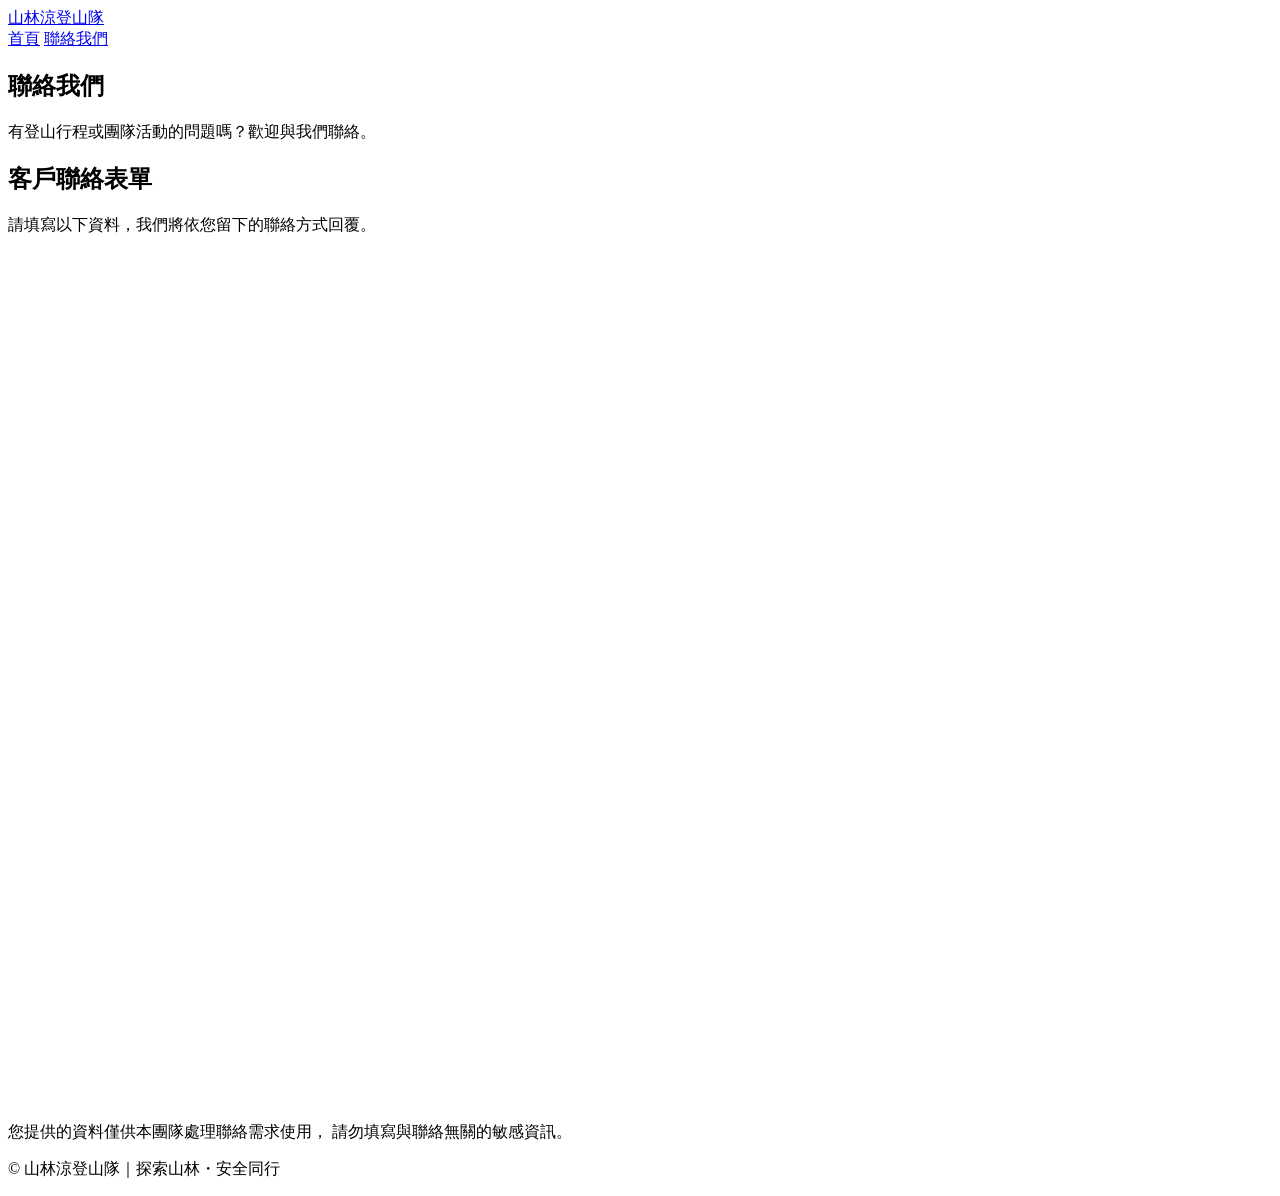
==== contact.html @ 5af86557 "contact.html" ====
<!DOCTYPE html>
<html lang="zh-Hant">
<head>
  <meta charset="UTF-8">
  <meta name="viewport" content="width=device-width, initial-scale=1.0">
  <title>聯絡我們｜山林涼登山隊</title>
  <link rel="stylesheet" href="style.css">
</head>
<body>
  <header class="site-header">
    <a class="logo" href="index.html">山林涼登山隊</a>
    <nav>
      <a href="index.html">首頁</a>
      <a href="contact.html">聯絡我們</a>
    </nav>
  </header>

  <main>
    <section class="page-banner">
      <h1>聯絡我們</h1>
      <p>有登山行程或團隊活動的問題嗎？歡迎與我們聯絡。</p>
    </section>

    <section class="contact-section">
      <h2>客戶聯絡表單</h2>
      <p>請填寫以下資料，我們將依您留下的聯絡方式回覆。</p>

      <div class="form-container">
        <iframe
          src="https://docs.google.com/forms/d/e/1FAIpQLScMEhqX8THRGsyiQVbB54zX8Yx5nTu2H1JBDN_EBILuNqEFtg/viewform?usp=header"
          title="山林涼登山隊客戶聯絡表單"
          width="100%"
          height="850"
          frameborder="0"
          marginheight="0"
          marginwidth="0">
          載入表單中……
        </iframe>
      </div>

      <p class="privacy-note">
        您提供的資料僅供本團隊處理聯絡需求使用，
        請勿填寫與聯絡無關的敏感資訊。
      </p>
    </section>
  </main>

  <footer>
    <p>© 山林涼登山隊｜探索山林・安全同行</p>
  </footer>
</body>
</html>
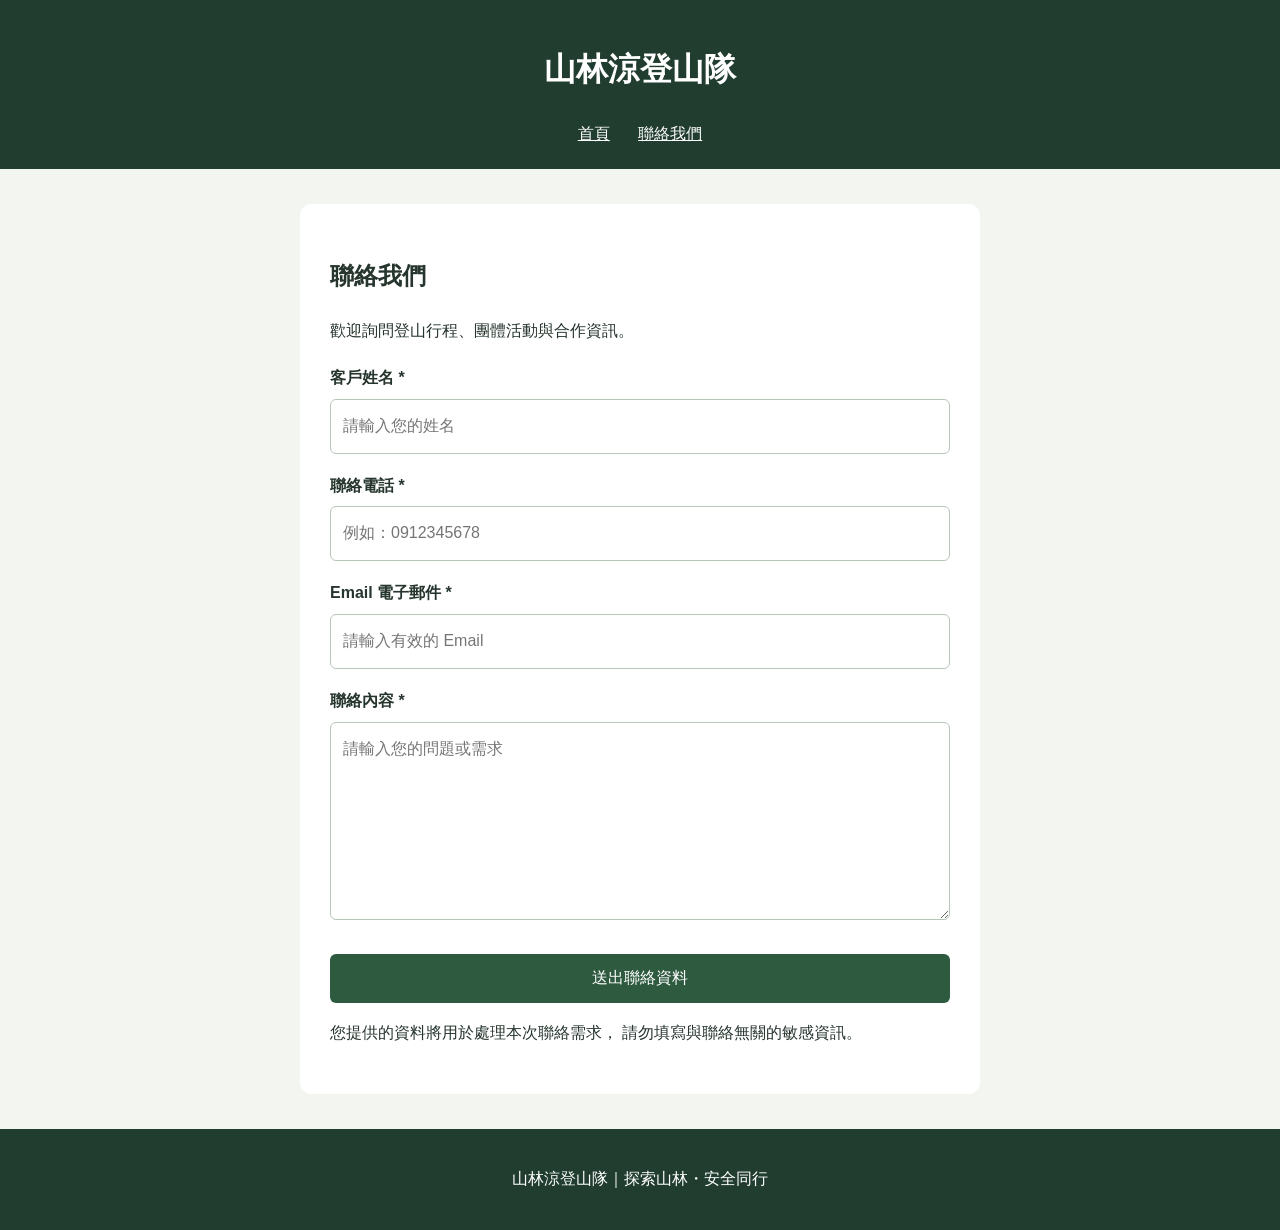
==== commit 0fd5d2fc: "contact.html" ====
--- a/contact.html
+++ b/contact.html
@@ -5,49 +5,116 @@
   <meta charset="UTF-8">
   <meta name="viewport" content="width=device-width, initial-scale=1.0">
   <title>聯絡我們｜山林涼登山隊</title>
-  <link rel="stylesheet" href="style.css">
+  <style>
+    * { box-sizing: border-box; }
+    body {
+      margin: 0;
+      font-family: Arial, "Noto Sans TC", sans-serif;
+      color: #26352d;
+      background: #f3f6f0;
+      line-height: 1.8;
+    }
+    header, footer {
+      padding: 20px;
+      text-align: center;
+      color: white;
+      background: #203d30;
+    }
+    nav a {
+      color: white;
+      margin: 0 12px;
+    }
+    main {
+      max-width: 680px;
+      margin: 35px auto;
+      padding: 30px;
+      background: white;
+      border-radius: 12px;
+    }
+    label {
+      display: block;
+      margin-top: 18px;
+      font-weight: bold;
+    }
+    input, textarea {
+      width: 100%;
+      padding: 12px;
+      margin-top: 6px;
+      border: 1px solid #b8c6b9;
+      border-radius: 6px;
+      font: inherit;
+    }
+    button {
+      width: 100%;
+      margin-top: 24px;
+      padding: 14px;
+      color: white;
+      background: #2e5a40;
+      border: 0;
+      border-radius: 6px;
+      font-size: 16px;
+      cursor: pointer;
+    }
+    button:hover { background: #203d30; }
+    @media (max-width: 700px) {
+      main { margin: 16px; padding: 20px; }
+    }
+  </style>
 </head>
 <body>
-  <header class="site-header">
-    <a class="logo" href="index.html">山林涼登山隊</a>
-    <nav>
-      <a href="index.html">首頁</a>
-      <a href="contact.html">聯絡我們</a>
-    </nav>
-  </header>
 
-  <main>
-    <section class="page-banner">
-      <h1>聯絡我們</h1>
-      <p>有登山行程或團隊活動的問題嗎？歡迎與我們聯絡。</p>
-    </section>
+<header>
+  <h1>山林涼登山隊</h1>
+  <nav>
+    <a href="index.html">首頁</a>
+    <a href="contact.html">聯絡我們</a>
+  </nav>
+</header>
 
-    <section class="contact-section">
-      <h2>客戶聯絡表單</h2>
-      <p>請填寫以下資料，我們將依您留下的聯絡方式回覆。</p>
+<main>
+  <h2>聯絡我們</h2>
+  <p>歡迎詢問登山行程、團體活動與合作資訊。</p>
 
-      <div class="form-container">
-        <iframe
-          src="https://docs.google.com/forms/d/e/1FAIpQLScMEhqX8THRGsyiQVbB54zX8Yx5nTu2H1JBDN_EBILuNqEFtg/viewform?usp=header"
-          title="山林涼登山隊客戶聯絡表單"
-          width="100%"
-          height="850"
-          frameborder="0"
-          marginheight="0"
-          marginwidth="0">
-          載入表單中……
-        </iframe>
-      </div>
+  <form
+    action="https://formsubmit.co/alex50115017@gmail.com"
+    method="POST">
 
-      <p class="privacy-note">
-        您提供的資料僅供本團隊處理聯絡需求使用，
-        請勿填寫與聯絡無關的敏感資訊。
-      </p>
-    </section>
-  </main>
+    <input type="hidden" name="_subject"
+      value="山林涼登山隊：收到新的客戶聯絡資料">
 
-  <footer>
-    <p>© 山林涼登山隊｜探索山林・安全同行</p>
-  </footer>
+    <input type="hidden" name="_template" value="table">
+
+    <input type="hidden" name="_captcha" value="true">
+
+    <label for="name">客戶姓名 *</label>
+    <input type="text" id="name" name="姓名"
+      placeholder="請輸入您的姓名" required>
+
+    <label for="phone">聯絡電話 *</label>
+    <input type="tel" id="phone" name="電話"
+      placeholder="例如：0912345678" required>
+
+    <label for="email">Email 電子郵件 *</label>
+    <input type="email" id="email" name="email"
+      placeholder="請輸入有效的 Email" required>
+
+    <label for="message">聯絡內容 *</label>
+    <textarea id="message" name="聯絡內容"
+      rows="6" placeholder="請輸入您的問題或需求"
+      required></textarea>
+
+    <button type="submit">送出聯絡資料</button>
+  </form>
+
+  <p>
+    您提供的資料將用於處理本次聯絡需求，
+    請勿填寫與聯絡無關的敏感資訊。
+  </p>
+</main>
+
+<footer>
+  <p>山林涼登山隊｜探索山林・安全同行</p>
+</footer>
+
 </body>
 </html>
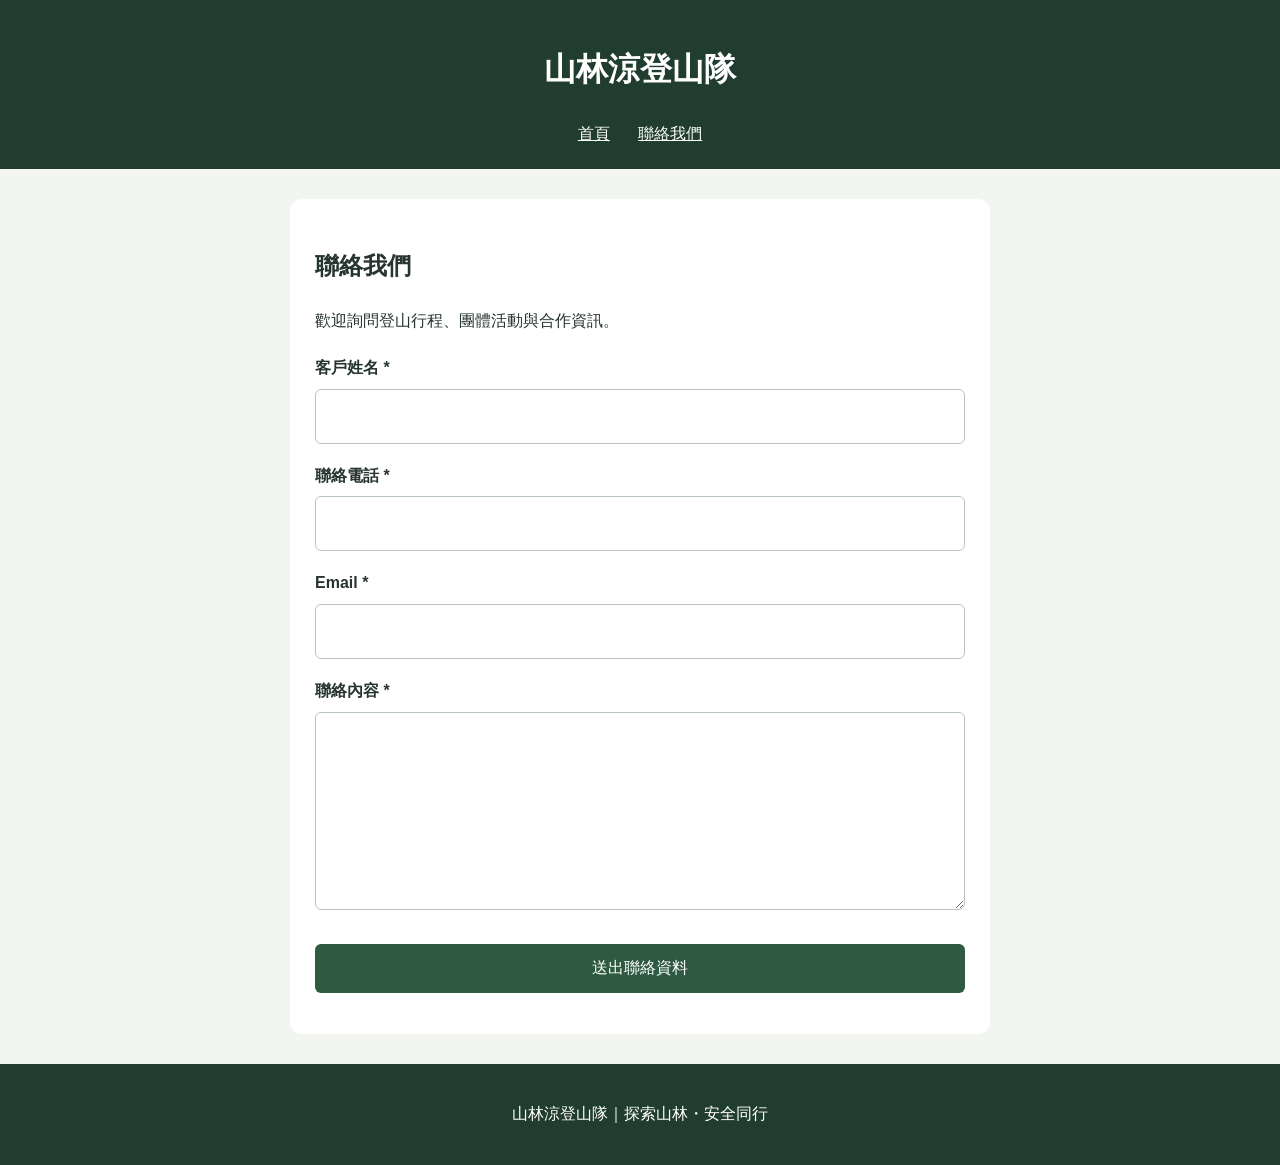
==== commit aa4ef110: "contact.html" ====
--- a/contact.html
+++ b/contact.html
@@ -3,31 +3,30 @@
 <html lang="zh-Hant">
 <head>
   <meta charset="UTF-8">
-  <meta name="viewport" content="width=device-width, initial-scale=1.0">
+  <meta name="viewport" content="width=device-width, initial-scale=1">
   <title>聯絡我們｜山林涼登山隊</title>
   <style>
-    * { box-sizing: border-box; }
     body {
       margin: 0;
-      font-family: Arial, "Noto Sans TC", sans-serif;
+      font-family: Arial, sans-serif;
       color: #26352d;
       background: #f3f6f0;
       line-height: 1.8;
     }
     header, footer {
+      background: #203d30;
+      color: white;
       padding: 20px;
       text-align: center;
-      color: white;
-      background: #203d30;
     }
     nav a {
       color: white;
       margin: 0 12px;
     }
     main {
-      max-width: 680px;
-      margin: 35px auto;
-      padding: 30px;
+      max-width: 650px;
+      margin: 30px auto;
+      padding: 25px;
       background: white;
       border-radius: 12px;
     }
@@ -37,6 +36,7 @@
       font-weight: bold;
     }
     input, textarea {
+      box-sizing: border-box;
       width: 100%;
       padding: 12px;
       margin-top: 6px;
@@ -50,71 +50,61 @@
       padding: 14px;
       color: white;
       background: #2e5a40;
-      border: 0;
+      border: none;
       border-radius: 6px;
       font-size: 16px;
       cursor: pointer;
     }
-    button:hover { background: #203d30; }
     @media (max-width: 700px) {
       main { margin: 16px; padding: 20px; }
     }
   </style>
 </head>
 <body>
+  <header>
+    <h1>山林涼登山隊</h1>
+    <nav>
+      <a href="index.html">首頁</a>
+      <a href="contact.html">聯絡我們</a>
+    </nav>
+  </header>
 
-<header>
-  <h1>山林涼登山隊</h1>
-  <nav>
-    <a href="index.html">首頁</a>
-    <a href="contact.html">聯絡我們</a>
-  </nav>
-</header>
+  <main>
+    <h2>聯絡我們</h2>
+    <p>歡迎詢問登山行程、團體活動與合作資訊。</p>
 
-<main>
-  <h2>聯絡我們</h2>
-  <p>歡迎詢問登山行程、團體活動與合作資訊。</p>
+    <form id="contactForm">
+      <label for="name">客戶姓名 *</label>
+      <input id="name" name="name" autocomplete="name" required>
 
-  <form
-    action="https://formsubmit.co/alex50115017@gmail.com"
-    method="POST">
+      <label for="phone">聯絡電話 *</label>
+      <input id="phone" name="phone" type="tel"
+        autocomplete="tel" required>
 
-    <input type="hidden" name="_subject"
-      value="山林涼登山隊：收到新的客戶聯絡資料">
+      <label for="email">Email *</label>
+      <input id="email" name="email" type="email"
+        autocomplete="email" required>
 
-    <input type="hidden" name="_template" value="table">
+      <label for="message">聯絡內容 *</label>
+      <textarea id="message" name="message"
+        rows="6" required></textarea>
 
-    <input type="hidden" name="_captcha" value="true">
+      <button type="submit">送出聯絡資料</button>
+      <p id="result" role="status"></p>
+    </form>
+  </main>
 
-    <label for="name">客戶姓名 *</label>
-    <input type="text" id="name" name="姓名"
-      placeholder="請輸入您的姓名" required>
+  <footer>
+    <p>山林涼登山隊｜探索山林・安全同行</p>
+  </footer>
 
-    <label for="phone">聯絡電話 *</label>
-    <input type="tel" id="phone" name="電話"
-      placeholder="例如：0912345678" required>
-
-    <label for="email">Email 電子郵件 *</label>
-    <input type="email" id="email" name="email"
-      placeholder="請輸入有效的 Email" required>
-
-    <label for="message">聯絡內容 *</label>
-    <textarea id="message" name="聯絡內容"
-      rows="6" placeholder="請輸入您的問題或需求"
-      required></textarea>
-
-    <button type="submit">送出聯絡資料</button>
-  </form>
-
-  <p>
-    您提供的資料將用於處理本次聯絡需求，
-    請勿填寫與聯絡無關的敏感資訊。
-  </p>
-</main>
-
-<footer>
-  <p>山林涼登山隊｜探索山林・安全同行</p>
-</footer>
-
+  <script>
+    document.getElementById("contactForm")
+      .addEventListener("submit", function(event) {
+        event.preventDefault();
+        document.getElementById("result").textContent =
+          "目前表單僅供展示，資料尚未寄出。";
+      });
+  </script>
 </body>
 </html>
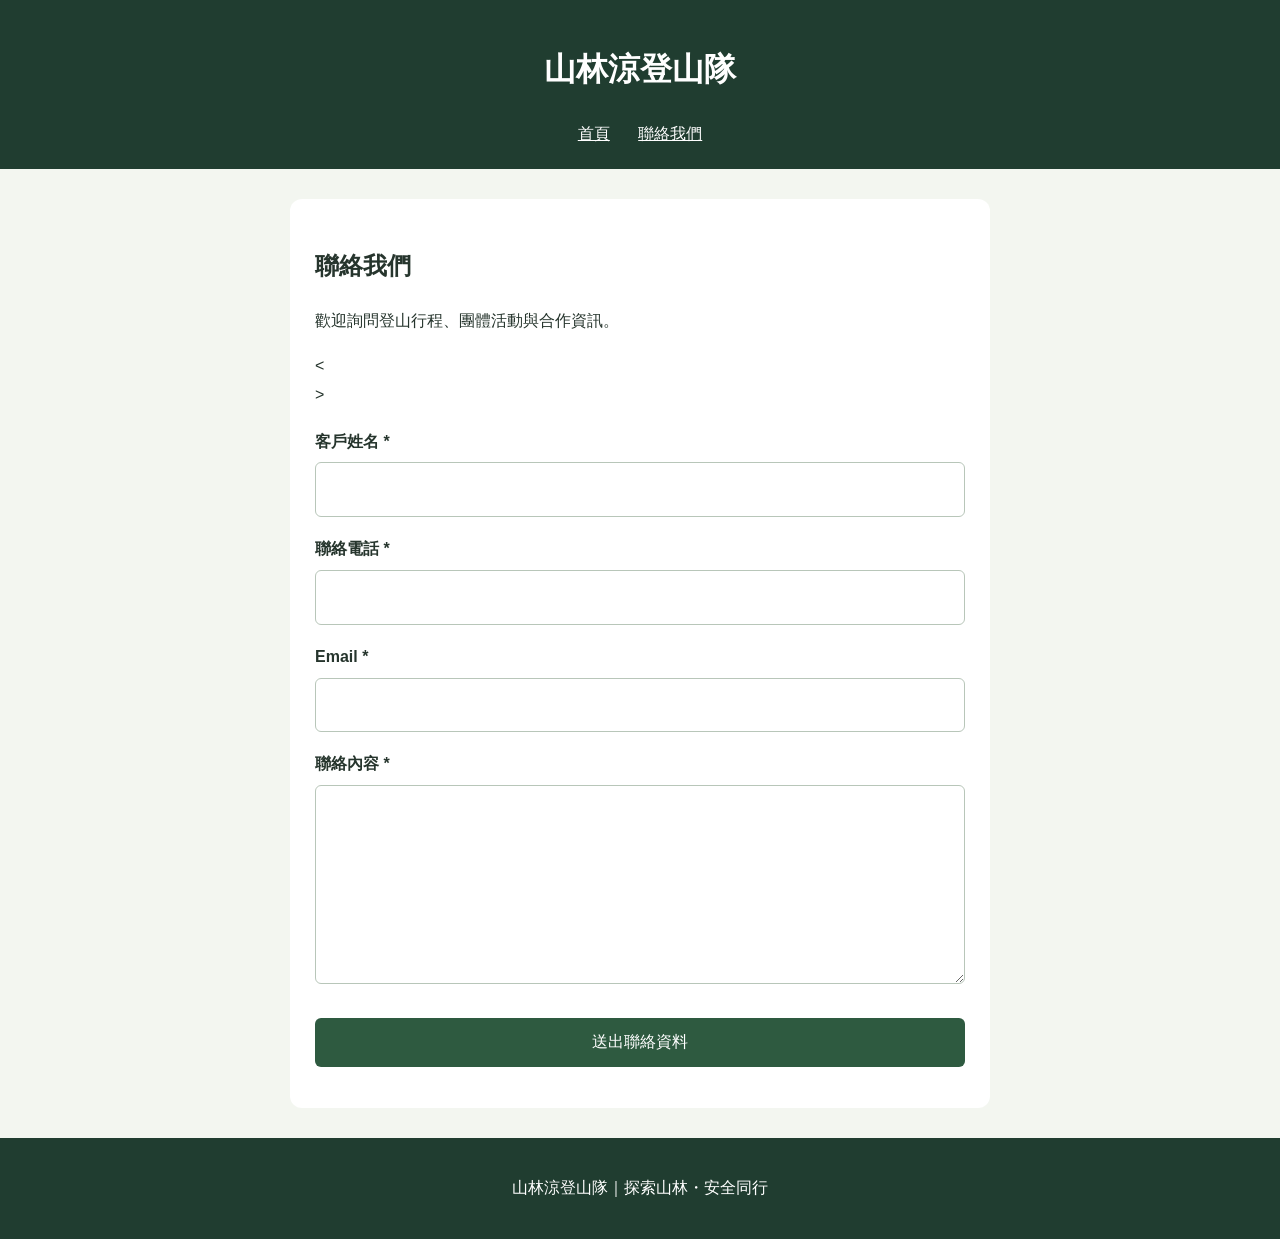
==== commit bca3acc3: "contact.html" ====
--- a/contact.html
+++ b/contact.html
@@ -73,7 +73,7 @@
     <h2>聯絡我們</h2>
     <p>歡迎詢問登山行程、團體活動與合作資訊。</p>
 
-    <form id="contactForm">
+    <<form action="https://formsubmit.co/alex50115017@gmail.com" method="POST">>
       <label for="name">客戶姓名 *</label>
       <input id="name" name="name" autocomplete="name" required>
 
@@ -97,14 +97,5 @@
   <footer>
     <p>山林涼登山隊｜探索山林・安全同行</p>
   </footer>
-
-  <script>
-    document.getElementById("contactForm")
-      .addEventListener("submit", function(event) {
-        event.preventDefault();
-        document.getElementById("result").textContent =
-          "目前表單僅供展示，資料尚未寄出。";
-      });
-  </script>
 </body>
 </html>
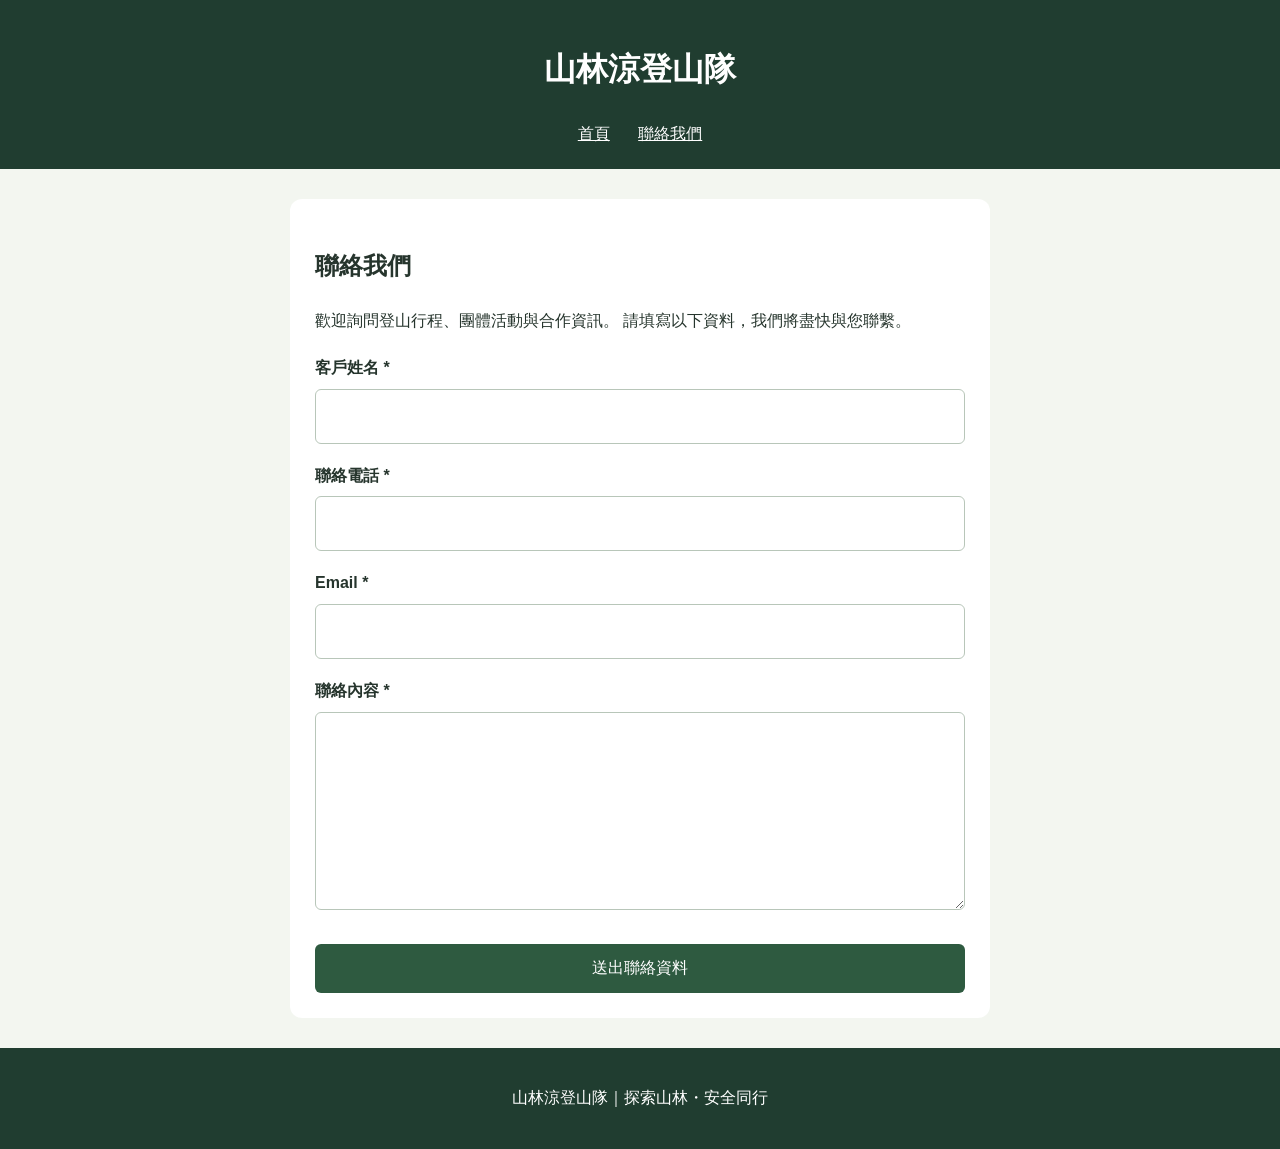
==== commit 09e96881: "contact.html" ====
--- a/contact.html
+++ b/contact.html
@@ -5,6 +5,7 @@
   <meta charset="UTF-8">
   <meta name="viewport" content="width=device-width, initial-scale=1">
   <title>聯絡我們｜山林涼登山隊</title>
+
   <style>
     body {
       margin: 0;
@@ -13,16 +14,19 @@
       background: #f3f6f0;
       line-height: 1.8;
     }
+
     header, footer {
       background: #203d30;
       color: white;
       padding: 20px;
       text-align: center;
     }
+
     nav a {
       color: white;
       margin: 0 12px;
     }
+
     main {
       max-width: 650px;
       margin: 30px auto;
@@ -30,11 +34,13 @@
       background: white;
       border-radius: 12px;
     }
+
     label {
       display: block;
       margin-top: 18px;
       font-weight: bold;
     }
+
     input, textarea {
       box-sizing: border-box;
       width: 100%;
@@ -44,6 +50,7 @@
       border-radius: 6px;
       font: inherit;
     }
+
     button {
       width: 100%;
       margin-top: 24px;
@@ -55,12 +62,22 @@
       font-size: 16px;
       cursor: pointer;
     }
+
+    button:hover {
+      background: #203d30;
+    }
+
     @media (max-width: 700px) {
-      main { margin: 16px; padding: 20px; }
+      main {
+        margin: 16px;
+        padding: 20px;
+      }
     }
   </style>
 </head>
+
 <body>
+
   <header>
     <h1>山林涼登山隊</h1>
     <nav>
@@ -71,31 +88,68 @@
 
   <main>
     <h2>聯絡我們</h2>
-    <p>歡迎詢問登山行程、團體活動與合作資訊。</p>
 
-    <<form action="https://formsubmit.co/alex50115017@gmail.com" method="POST">>
+    <p>
+      歡迎詢問登山行程、團體活動與合作資訊。
+      請填寫以下資料，我們將盡快與您聯繫。
+    </p>
+
+    <form
+      action="https://formsubmit.co/alex50115017@gmail.com"
+      method="POST"
+    >
+
+      <input type="hidden" name="_subject"
+        value="山林涼登山隊：新的客戶聯絡資料">
+
+      <input type="hidden" name="_template"
+        value="table">
+
       <label for="name">客戶姓名 *</label>
-      <input id="name" name="name" autocomplete="name" required>
+      <input
+        id="name"
+        type="text"
+        name="姓名"
+        autocomplete="name"
+        required
+      >
 
       <label for="phone">聯絡電話 *</label>
-      <input id="phone" name="phone" type="tel"
-        autocomplete="tel" required>
+      <input
+        id="phone"
+        type="tel"
+        name="電話"
+        autocomplete="tel"
+        required
+      >
 
       <label for="email">Email *</label>
-      <input id="email" name="email" type="email"
-        autocomplete="email" required>
+      <input
+        id="email"
+        type="email"
+        name="客戶Email"
+        autocomplete="email"
+        required
+      >
 
       <label for="message">聯絡內容 *</label>
-      <textarea id="message" name="message"
-        rows="6" required></textarea>
+      <textarea
+        id="message"
+        name="聯絡內容"
+        rows="6"
+        required
+      ></textarea>
 
-      <button type="submit">送出聯絡資料</button>
-      <p id="result" role="status"></p>
+      <button type="submit">
+        送出聯絡資料
+      </button>
+
     </form>
   </main>
 
   <footer>
     <p>山林涼登山隊｜探索山林・安全同行</p>
   </footer>
+
 </body>
 </html>
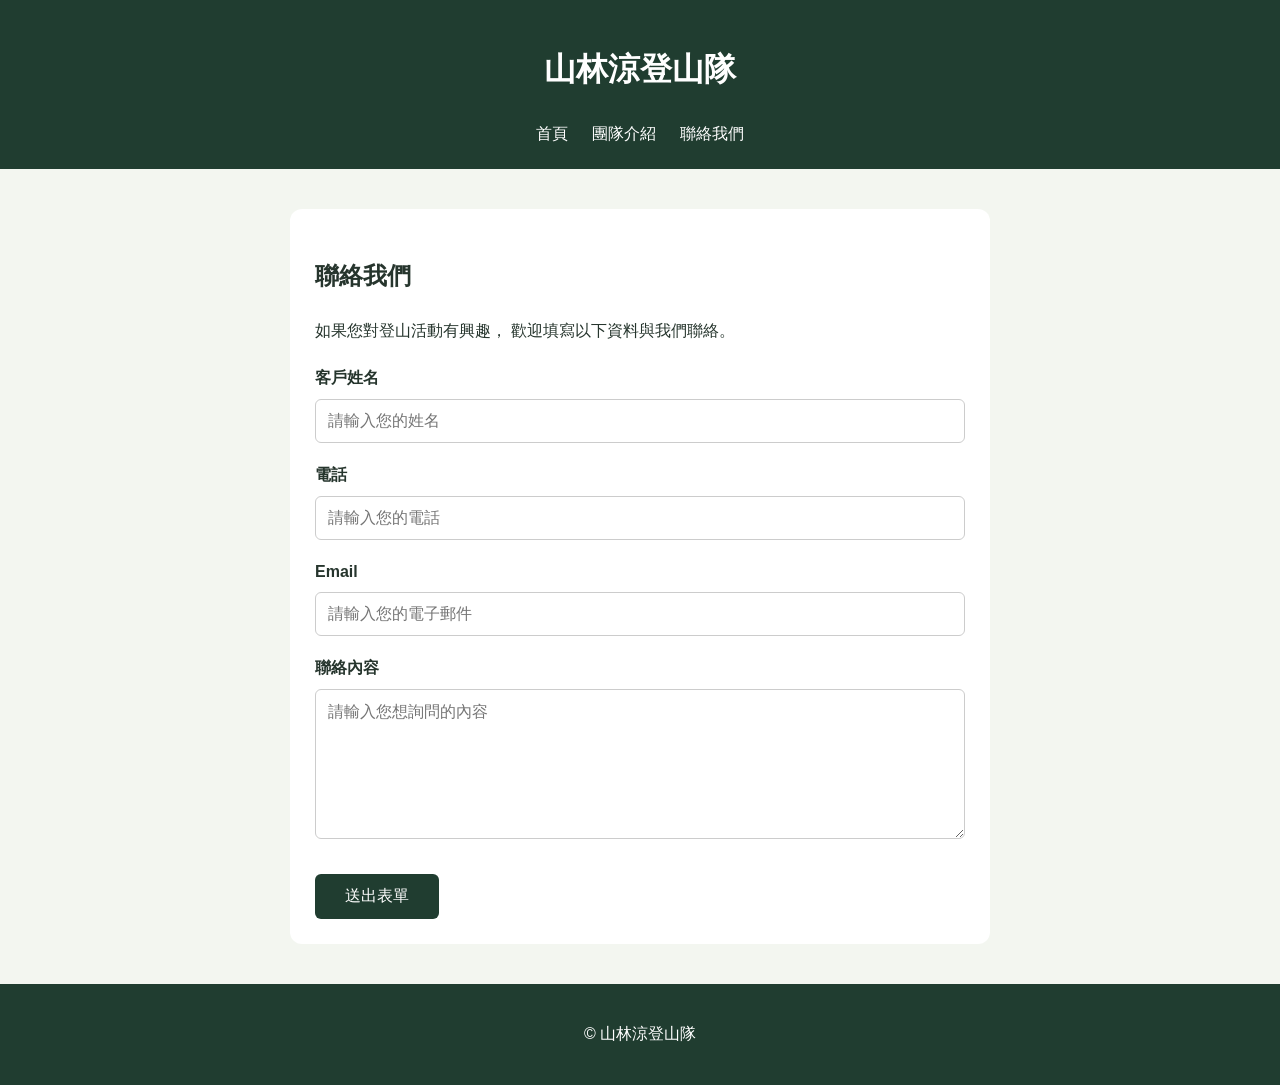
==== commit be54aea1: "Update contact.html" ====
--- a/contact.html
+++ b/contact.html
@@ -10,26 +10,27 @@
     body {
       margin: 0;
       font-family: Arial, sans-serif;
+      background: #f3f6f0;
       color: #26352d;
-      background: #f3f6f0;
       line-height: 1.8;
     }
 
     header, footer {
       background: #203d30;
       color: white;
+      text-align: center;
       padding: 20px;
-      text-align: center;
     }
 
     nav a {
       color: white;
-      margin: 0 12px;
+      margin: 10px;
+      text-decoration: none;
     }
 
     main {
       max-width: 650px;
-      margin: 30px auto;
+      margin: 40px auto;
       padding: 25px;
       background: white;
       border-radius: 12px;
@@ -42,21 +43,25 @@
     }
 
     input, textarea {
-      box-sizing: border-box;
       width: 100%;
       padding: 12px;
       margin-top: 6px;
-      border: 1px solid #b8c6b9;
+      box-sizing: border-box;
+      border: 1px solid #ccc;
       border-radius: 6px;
-      font: inherit;
+      font-size: 16px;
+    }
+
+    textarea {
+      height: 150px;
+      resize: vertical;
     }
 
     button {
-      width: 100%;
-      margin-top: 24px;
-      padding: 14px;
+      margin-top: 25px;
+      padding: 12px 30px;
+      background: #203d30;
       color: white;
-      background: #2e5a40;
       border: none;
       border-radius: 6px;
       font-size: 16px;
@@ -64,92 +69,97 @@
     }
 
     button:hover {
-      background: #203d30;
-    }
-
-    @media (max-width: 700px) {
-      main {
-        margin: 16px;
-        padding: 20px;
-      }
+      background: #365b46;
     }
   </style>
 </head>
 
 <body>
 
-  <header>
-    <h1>山林涼登山隊</h1>
-    <nav>
-      <a href="index.html">首頁</a>
-      <a href="contact.html">聯絡我們</a>
-    </nav>
-  </header>
+<header>
+  <h1>山林涼登山隊</h1>
 
-  <main>
-    <h2>聯絡我們</h2>
+  <nav>
+    <a href="index.html">首頁</a>
+    <a href="about.html">團隊介紹</a>
+    <a href="contact.html">聯絡我們</a>
+  </nav>
+</header>
 
-    <p>
-      歡迎詢問登山行程、團體活動與合作資訊。
-      請填寫以下資料，我們將盡快與您聯繫。
-    </p>
+<main>
+  <h2>聯絡我們</h2>
 
-    <form
-      action="https://formsubmit.co/alex50115017@gmail.com"
-      method="POST"
+  <p>
+    如果您對登山活動有興趣，
+    歡迎填寫以下資料與我們聯絡。
+  </p>
+
+  <form
+    action="https://formsubmit.co/alex50115017@gmail.com"
+    method="POST"
+  >
+
+    <input
+      type="hidden"
+      name="_subject"
+      value="山林涼登山隊｜網站聯絡表單"
     >
 
-      <input type="hidden" name="_subject"
-        value="山林涼登山隊：新的客戶聯絡資料">
+    <input
+      type="hidden"
+      name="_url"
+      value="https://alex50115017.github.io/myWeb/contact.html"
+    >
 
-      <input type="hidden" name="_template"
-        value="table">
+    <input
+      type="hidden"
+      name="_template"
+      value="table"
+    >
 
-      <label for="name">客戶姓名 *</label>
-      <input
-        id="name"
-        type="text"
-        name="姓名"
-        autocomplete="name"
-        required
-      >
+    <label for="name">客戶姓名</label>
+    <input
+      type="text"
+      id="name"
+      name="name"
+      placeholder="請輸入您的姓名"
+      required
+    >
 
-      <label for="phone">聯絡電話 *</label>
-      <input
-        id="phone"
-        type="tel"
-        name="電話"
-        autocomplete="tel"
-        required
-      >
+    <label for="phone">電話</label>
+    <input
+      type="tel"
+      id="phone"
+      name="phone"
+      placeholder="請輸入您的電話"
+      required
+    >
 
-      <label for="email">Email *</label>
-      <input
-        id="email"
-        type="email"
-        name="客戶Email"
-        autocomplete="email"
-        required
-      >
+    <label for="email">Email</label>
+    <input
+      type="email"
+      id="email"
+      name="email"
+      placeholder="請輸入您的電子郵件"
+      required
+    >
 
-      <label for="message">聯絡內容 *</label>
-      <textarea
-        id="message"
-        name="聯絡內容"
-        rows="6"
-        required
-      ></textarea>
+    <label for="message">聯絡內容</label>
+    <textarea
+      id="message"
+      name="message"
+      placeholder="請輸入您想詢問的內容"
+      required
+    ></textarea>
 
-      <button type="submit">
-        送出聯絡資料
-      </button>
+    <button type="submit">送出表單</button>
 
-    </form>
-  </main>
+  </form>
+</main>
 
-  <footer>
-    <p>山林涼登山隊｜探索山林・安全同行</p>
-  </footer>
+<footer>
+  <p>© 山林涼登山隊</p>
+</footer>
 
 </body>
 </html>
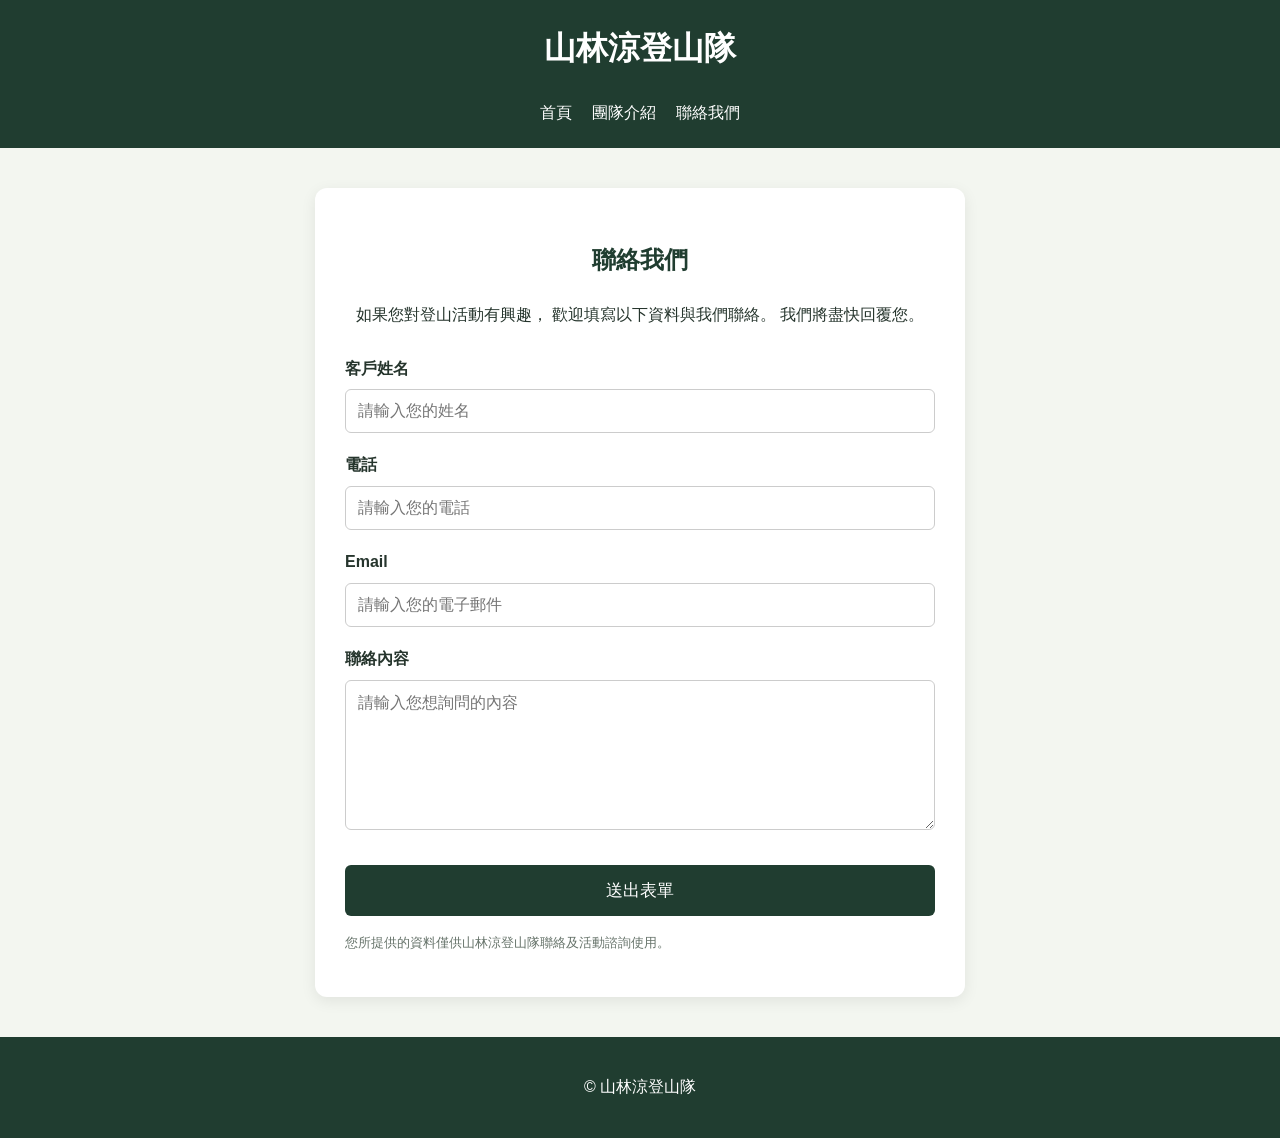
==== commit 8fb9951a: "Update contact.html" ====
--- a/contact.html
+++ b/contact.html
@@ -1,12 +1,18 @@
 
 <!DOCTYPE html>
 <html lang="zh-Hant">
+
 <head>
   <meta charset="UTF-8">
   <meta name="viewport" content="width=device-width, initial-scale=1">
+
   <title>聯絡我們｜山林涼登山隊</title>
 
   <style>
+    * {
+      box-sizing: border-box;
+    }
+
     body {
       margin: 0;
       font-family: Arial, sans-serif;
@@ -22,18 +28,44 @@
       padding: 20px;
     }
 
+    header h1 {
+      margin-top: 0;
+    }
+
+    nav {
+      display: flex;
+      justify-content: center;
+      flex-wrap: wrap;
+      gap: 20px;
+    }
+
     nav a {
       color: white;
-      margin: 10px;
       text-decoration: none;
     }
 
+    nav a:hover {
+      color: #b9d8b7;
+    }
+
     main {
+      width: 90%;
       max-width: 650px;
       margin: 40px auto;
-      padding: 25px;
+      padding: 30px;
       background: white;
       border-radius: 12px;
+      box-shadow: 0 4px 15px rgba(0,0,0,0.08);
+    }
+
+    h2 {
+      color: #203d30;
+      text-align: center;
+    }
+
+    .intro {
+      text-align: center;
+      margin-bottom: 25px;
     }
 
     label {
@@ -46,10 +78,15 @@
       width: 100%;
       padding: 12px;
       margin-top: 6px;
-      box-sizing: border-box;
       border: 1px solid #ccc;
       border-radius: 6px;
       font-size: 16px;
+      font-family: Arial, sans-serif;
+    }
+
+    input:focus, textarea:focus {
+      outline: 2px solid #72947c;
+      border-color: #203d30;
     }
 
     textarea {
@@ -58,108 +95,154 @@
     }
 
     button {
+      display: block;
+      width: 100%;
       margin-top: 25px;
-      padding: 12px 30px;
+      padding: 14px;
       background: #203d30;
       color: white;
       border: none;
       border-radius: 6px;
-      font-size: 16px;
+      font-size: 17px;
       cursor: pointer;
     }
 
     button:hover {
       background: #365b46;
     }
+
+    .privacy {
+      font-size: 13px;
+      color: #66736a;
+      margin-top: 15px;
+    }
+
+    footer {
+      margin-top: 40px;
+    }
+
+    @media (max-width: 600px) {
+      main {
+        margin: 20px auto;
+        padding: 20px;
+      }
+
+      header h1 {
+        font-size: 24px;
+      }
+    }
   </style>
 </head>
 
 <body>
 
-<header>
-  <h1>山林涼登山隊</h1>
-
-  <nav>
-    <a href="index.html">首頁</a>
-    <a href="about.html">團隊介紹</a>
-    <a href="contact.html">聯絡我們</a>
-  </nav>
-</header>
-
-<main>
-  <h2>聯絡我們</h2>
-
-  <p>
-    如果您對登山活動有興趣，
-    歡迎填寫以下資料與我們聯絡。
-  </p>
-
-  <form
-    action="https://formsubmit.co/alex50115017@gmail.com"
-    method="POST"
-  >
-
-    <input
-      type="hidden"
-      name="_subject"
-      value="山林涼登山隊｜網站聯絡表單"
+  <!-- 網站標題與導覽列 -->
+  <header>
+
+    <h1>山林涼登山隊</h1>
+
+    <nav>
+      <a href="index.html">首頁</a>
+      <a href="about.html">團隊介紹</a>
+      <a href="contact.html">聯絡我們</a>
+    </nav>
+
+  </header>
+
+
+  <!-- 聯絡表單 -->
+  <main>
+
+    <h2>聯絡我們</h2>
+
+    <p class="intro">
+      如果您對登山活動有興趣，
+      歡迎填寫以下資料與我們聯絡。
+      我們將盡快回覆您。
+    </p>
+
+
+    <!-- Formspree 表單設定 -->
+    <form
+      action="https://formspree.io/f/xzeewbpj"
+      method="POST"
     >
 
-    <input
-      type="hidden"
-      name="_url"
-      value="https://alex50115017.github.io/myWeb/contact.html"
-    >
-
-    <input
-      type="hidden"
-      name="_template"
-      value="table"
-    >
-
-    <label for="name">客戶姓名</label>
-    <input
-      type="text"
-      id="name"
-      name="name"
-      placeholder="請輸入您的姓名"
-      required
-    >
-
-    <label for="phone">電話</label>
-    <input
-      type="tel"
-      id="phone"
-      name="phone"
-      placeholder="請輸入您的電話"
-      required
-    >
-
-    <label for="email">Email</label>
-    <input
-      type="email"
-      id="email"
-      name="email"
-      placeholder="請輸入您的電子郵件"
-      required
-    >
-
-    <label for="message">聯絡內容</label>
-    <textarea
-      id="message"
-      name="message"
-      placeholder="請輸入您想詢問的內容"
-      required
-    ></textarea>
-
-    <button type="submit">送出表單</button>
-
-  </form>
-</main>
-
-<footer>
-  <p>© 山林涼登山隊</p>
-</footer>
+      <!-- Email 主旨 -->
+      <input
+        type="hidden"
+        name="_subject"
+        value="山林涼登山隊｜網站聯絡表單"
+      >
+
+
+      <!-- 客戶姓名 -->
+      <label for="name">客戶姓名</label>
+
+      <input
+        type="text"
+        id="name"
+        name="name"
+        placeholder="請輸入您的姓名"
+        required
+      >
+
+
+      <!-- 電話 -->
+      <label for="phone">電話</label>
+
+      <input
+        type="tel"
+        id="phone"
+        name="phone"
+        placeholder="請輸入您的電話"
+        required
+      >
+
+
+      <!-- Email -->
+      <label for="email">Email</label>
+
+      <input
+        type="email"
+        id="email"
+        name="email"
+        placeholder="請輸入您的電子郵件"
+        required
+      >
+
+
+      <!-- 聯絡內容 -->
+      <label for="message">聯絡內容</label>
+
+      <textarea
+        id="message"
+        name="message"
+        placeholder="請輸入您想詢問的內容"
+        required
+      ></textarea>
+
+
+      <!-- 送出按鈕 -->
+      <button type="submit">
+        送出表單
+      </button>
+
+      <p class="privacy">
+        您所提供的資料僅供山林涼登山隊聯絡及活動諮詢使用。
+      </p>
+
+    </form>
+
+  </main>
+
+
+  <!-- 頁尾 -->
+  <footer>
+
+    <p>© 山林涼登山隊</p>
+
+  </footer>
 
 </body>
 </html>
